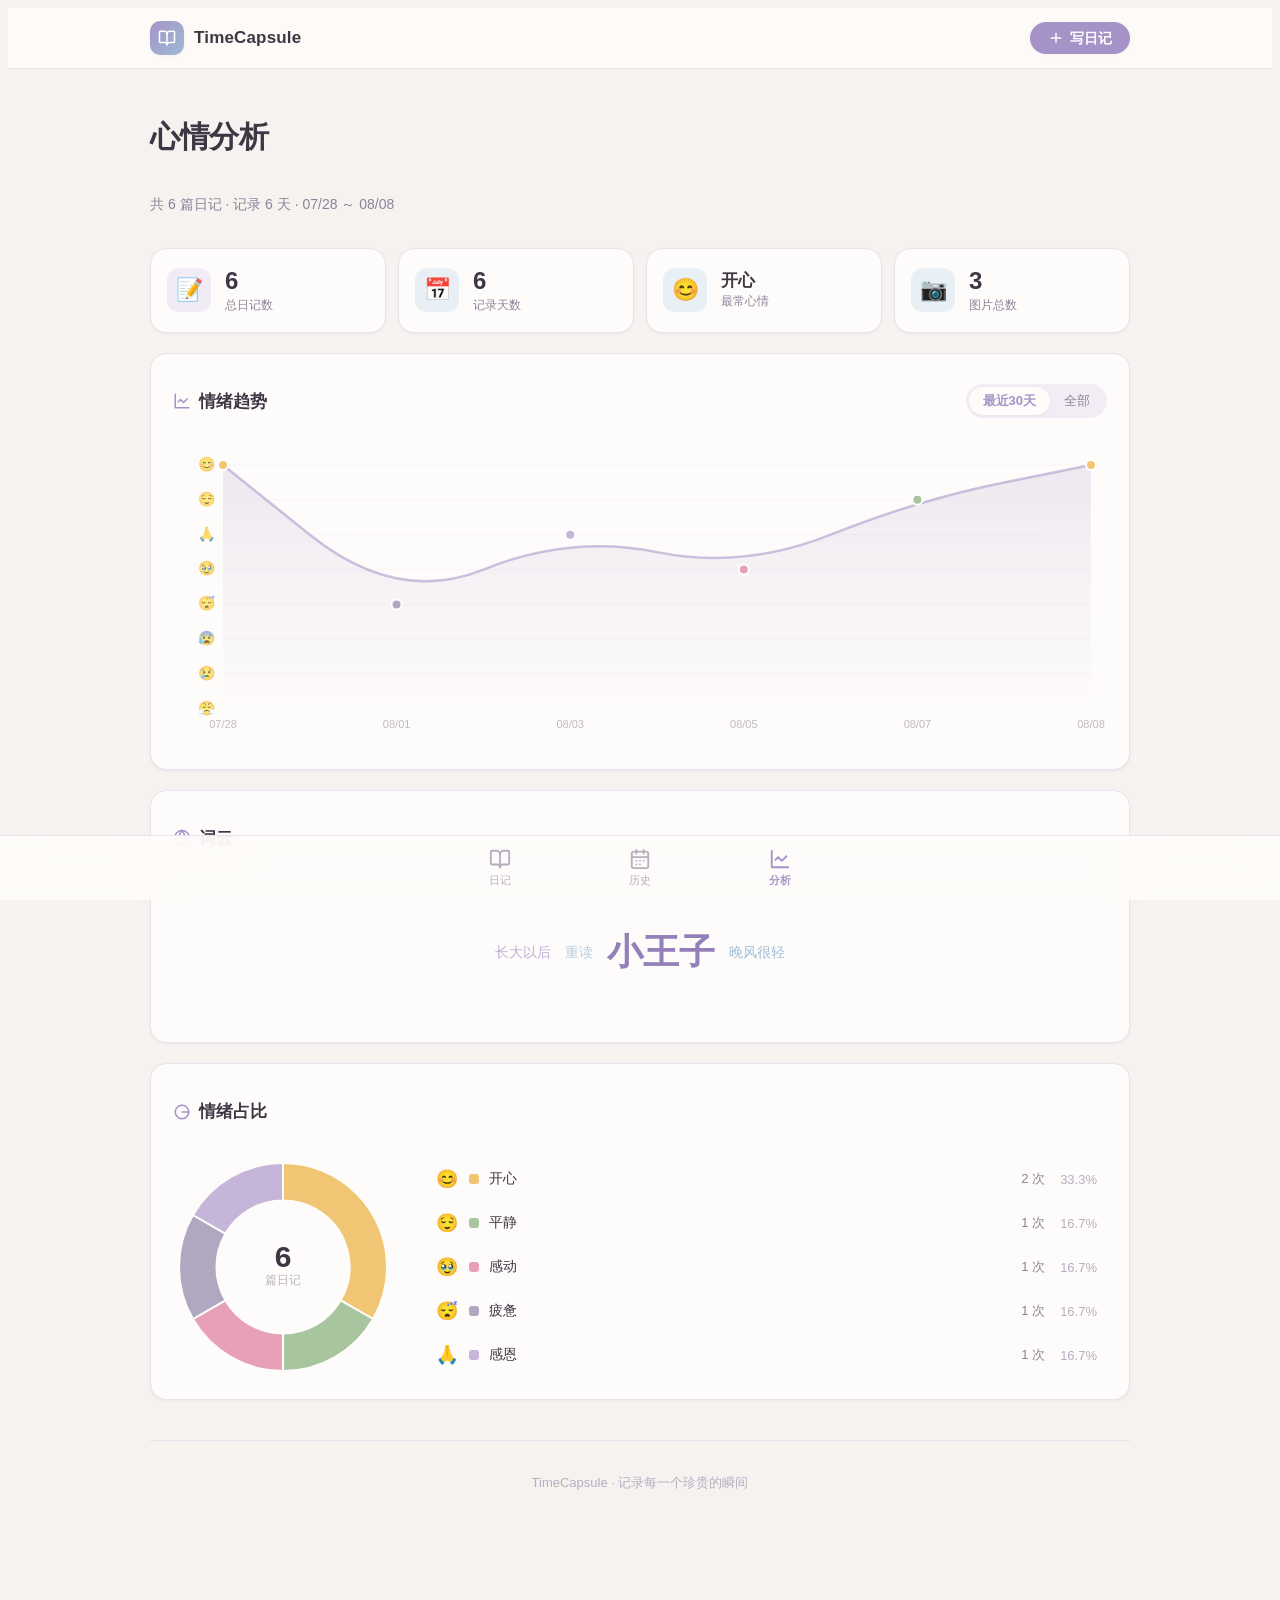
==== pages/diary-analytics.html @ 7d466038 "feat: 新增历史日历、录音、心情分析页面，修复删除bug，重设计柔和iOS风格 ## Bug 修复  - 修复详情页删除日记后返回列表仍可见的问题   · 编辑器删除后调用 TC.deleteEn" ====
<!DOCTYPE html>
<html lang="zh-CN" class="light">
<head>
    <meta charset="UTF-8">
    <meta name="viewport" content="width=device-width, initial-scale=1.0, viewport-fit=cover">
    <title>TimeCapsule · 心情分析</title>
    <link rel="stylesheet" href="../css/theme.css">
    <style>
      /* --- 顶部应用栏 --- */
      .app-bar {
        position: sticky; top: 0; z-index: 50;
        background: color-mix(in srgb, var(--brand-card) 85%, transparent);
        -webkit-backdrop-filter: blur(18px) saturate(180%);
        backdrop-filter: blur(18px) saturate(180%);
        border-bottom: 1px solid var(--brand-border);
      }
      .app-bar-inner {
        max-width: 980px; margin: 0 auto; padding: 0 24px; height: 60px;
        display: flex; align-items: center; justify-content: space-between; gap: 16px;
      }
      .brand { display: inline-flex; align-items: center; gap: 10px; text-decoration: none; color: var(--brand-foreground); }
      .brand-badge {
        display: flex; align-items: center; justify-content: center;
        width: 34px; height: 34px; border-radius: 10px;
        background: linear-gradient(135deg, var(--brand-primary), var(--brand-accent-blue));
        color: #fff; box-shadow: var(--brand-shadow-card);
      }
      .brand-badge svg { width: 18px; height: 18px; }
      .brand-name { font-size: 17px; font-weight: 600; letter-spacing: 0.01em; }
      .btn-new {
        display: inline-flex; align-items: center; gap: 6px;
        padding: 8px 18px; border-radius: 999px;
        background: var(--brand-primary); color: #fff;
        font-size: 14px; font-weight: 600; line-height: 1.2; text-decoration: none;
        box-shadow: var(--brand-shadow-card);
        transition: background 0.3s ease, transform 0.2s ease;
      }
      .btn-new:hover { background: var(--brand-primary-hover); }
      .btn-new:active { transform: scale(0.96); }
      .btn-new svg { width: 16px; height: 16px; }

      /* --- 内容壳 --- */
      .shell { max-width: 980px; margin: 0 auto; padding: 0 24px 100px; }

      /* --- 页面标题 --- */
      .page-head { display: flex; flex-direction: column; gap: 6px; margin: 28px 0 20px; }
      .page-title { font-size: 30px; font-weight: 700; line-height: 1.3; letter-spacing: -0.01em; }
      .page-sub { font-size: 14px; color: var(--brand-ink-2); }

      /* --- 统计概览卡片 --- */
      .stats-grid {
        display: grid; grid-template-columns: repeat(4, 1fr); gap: 12px; margin-bottom: 20px;
      }
      .stat-card {
        display: flex; align-items: center; gap: 14px;
        padding: 18px 16px;
        background: var(--brand-card); border: 1px solid var(--brand-border);
        border-radius: var(--brand-radius-lg); box-shadow: var(--brand-shadow-card);
        transition: transform 0.3s ease, box-shadow 0.3s ease, border-color 0.3s ease;
      }
      .stat-card:hover { transform: translateY(-2px); box-shadow: var(--brand-shadow-soft); border-color: var(--brand-primary-soft-2); }
      .stat-icon {
        flex-shrink: 0; display: flex; align-items: center; justify-content: center;
        width: 44px; height: 44px; border-radius: 12px;
        background: var(--brand-primary-soft); font-size: 22px; line-height: 1;
      }
      .stat-icon.blue { background: var(--brand-accent-blue-soft); }
      .stat-icon.mood-icon-bg { background: var(--brand-accent-blue-soft); }
      .stat-info { display: flex; flex-direction: column; gap: 2px; min-width: 0; }
      .stat-value { font-size: 24px; font-weight: 700; line-height: 1.2; color: var(--brand-foreground); }
      .stat-value.smaller { font-size: 17px; }
      .stat-label { font-size: 12px; color: var(--brand-ink-2); line-height: 1.3; }

      /* --- 通用卡片 --- */
      .analytics-card {
        background: var(--brand-card); border: 1px solid var(--brand-border);
        border-radius: var(--brand-radius-lg); box-shadow: var(--brand-shadow-card);
        padding: 22px; margin-bottom: 20px;
      }
      .card-head {
        display: flex; align-items: center; justify-content: space-between; gap: 12px; margin-bottom: 20px;
      }
      .card-title { display: flex; align-items: center; gap: 8px; font-size: 17px; font-weight: 600; color: var(--brand-foreground); }
      .card-title svg { width: 18px; height: 18px; color: var(--brand-primary); }

      /* --- 分段切换 --- */
      .seg { display: inline-flex; align-items: center; background: var(--brand-seg); border-radius: 999px; padding: 3px; }
      .seg-btn {
        border: 0; background: transparent; padding: 6px 14px; border-radius: 999px;
        font-size: 13px; font-weight: 500; line-height: 1.2; color: var(--brand-ink-2);
        cursor: pointer; font-family: inherit;
        transition: background 0.3s ease, color 0.3s ease, transform 0.2s ease;
      }
      .seg-btn:hover { color: var(--brand-foreground); }
      .seg-btn:active { transform: scale(0.96); }
      .seg-btn.is-active { background: var(--brand-card); color: var(--brand-primary); font-weight: 600; box-shadow: var(--brand-shadow-card); }

      /* --- 折线图 --- */
      .chart-canvas-wrap { width: 100%; }
      #lineChart { width: 100%; height: 300px; display: block; }

      /* --- 空状态 --- */
      .chart-empty {
        display: flex; flex-direction: column; align-items: center; gap: 8px;
        padding: 40px 24px; text-align: center;
      }
      .chart-empty-icon {
        display: flex; align-items: center; justify-content: center;
        width: 48px; height: 48px; border-radius: 999px;
        background: var(--brand-primary-soft); color: var(--brand-primary); margin-bottom: 4px;
      }
      .chart-empty-icon svg { width: 22px; height: 22px; }
      .chart-empty-text { font-size: 14px; color: var(--brand-ink-2); }

      /* --- 词云 --- */
      .word-cloud {
        display: flex; flex-wrap: wrap; align-items: center; justify-content: center;
        gap: 6px 14px; min-height: 120px; padding: 8px 4px;
      }
      .word-item {
        display: inline-block; line-height: 1.5; cursor: default; user-select: none;
        transition: transform 0.2s ease, opacity 0.2s ease;
      }
      .word-item:hover { transform: scale(1.15); opacity: 1 !important; }

      /* --- 饼图区域 --- */
      .donut-section { display: flex; align-items: center; gap: 32px; flex-wrap: wrap; }
      .donut-wrap { width: 220px; height: 220px; flex-shrink: 0; position: relative; }
      #donutChart { width: 100%; height: 100%; display: block; }
      .donut-legend { flex: 1; min-width: 200px; display: flex; flex-direction: column; gap: 10px; }
      .legend-item {
        display: flex; align-items: center; gap: 10px; font-size: 14px;
        padding: 6px 10px; border-radius: var(--brand-radius-sm);
        transition: background 0.2s ease;
      }
      .legend-item:hover { background: var(--brand-muted); }
      .legend-emoji { font-size: 18px; width: 24px; text-align: center; flex-shrink: 0; }
      .legend-dot { width: 10px; height: 10px; border-radius: 3px; flex-shrink: 0; }
      .legend-label { color: var(--brand-foreground); flex: 1; }
      .legend-count { color: var(--brand-ink-2); font-size: 13px; }
      .legend-percent { color: var(--brand-ink-3); font-size: 13px; min-width: 42px; text-align: right; font-variant-numeric: tabular-nums; }

      /* --- 页脚 --- */
      .page-footer { margin-top: 40px; padding: 20px 0 8px; border-top: 1px solid var(--brand-border); text-align: center; }
      .page-footer p { font-size: 13px; color: var(--brand-ink-3); }

      /* --- 入场动画 --- */
      .analytics-card, .stat-card { animation: fadeInUp 0.45s ease backwards; }
      .stat-card:nth-child(1) { animation-delay: 0.05s; }
      .stat-card:nth-child(2) { animation-delay: 0.10s; }
      .stat-card:nth-child(3) { animation-delay: 0.15s; }
      .stat-card:nth-child(4) { animation-delay: 0.20s; }

      /* --- 响应式 --- */
      @media (max-width: 767.98px) {
        .app-bar-inner { padding: 0 16px; }
        .shell { padding: 0 16px 100px; }
        .page-title { font-size: 26px; }
        .page-head { margin: 22px 0 16px; }
        .stats-grid { grid-template-columns: repeat(2, 1fr); }
        .analytics-card { padding: 18px; }
        .donut-section { flex-direction: column; align-items: center; gap: 20px; }
        .donut-legend { width: 100%; }
        .donut-wrap { width: 180px; height: 180px; }
        #lineChart { height: 240px; }
        .card-head { flex-wrap: wrap; }
      }

      @media (prefers-reduced-motion: reduce) {
        .stat-card, .analytics-card, .word-item, .btn-new, .seg-btn, .legend-item { transition: none; animation: none; }
        .stat-card:hover, .word-item:hover { transform: none; }
      }
    </style>
</head>
<body>
<main>
    <header class="app-bar">
        <div class="app-bar-inner">
            <a href="diary-list.html" class="brand" aria-label="TimeCapsule 首页">
                <span class="brand-badge"><svg xmlns="http://www.w3.org/2000/svg" width="24" height="24" viewBox="0 0 24 24" fill="none" stroke="currentColor" stroke-width="2" stroke-linecap="round" stroke-linejoin="round" aria-hidden="true"><path d="M12 7v14"/><path d="M3 18a1 1 0 0 1-1-1V4a1 1 0 0 1 1-1h5a4 4 0 0 1 4 4 4 4 0 0 1 4-4h5a1 1 0 0 1 1 1v13a1 1 0 0 1-1 1h-6a3 3 0 0 0-3 3 3 3 0 0 0-3-3z"/></svg></span>
                <span class="brand-name">TimeCapsule</span>
            </a>
            <a href="diary-editor.html?new=1" class="btn-new">
                <svg xmlns="http://www.w3.org/2000/svg" width="24" height="24" viewBox="0 0 24 24" fill="none" stroke="currentColor" stroke-width="2" stroke-linecap="round" stroke-linejoin="round" aria-hidden="true"><path d="M5 12h14"/><path d="M12 5v14"/></svg>
                <span>写日记</span>
            </a>
        </div>
    </header>

    <div class="shell">
        <!-- 页面标题 -->
        <div class="page-head">
            <h1 class="page-title">心情分析</h1>
            <p class="page-sub" id="pageSub">载入中…</p>
        </div>

        <!-- 统计概览 -->
        <div class="stats-grid">
            <div class="stat-card">
                <div class="stat-icon">📝</div>
                <div class="stat-info">
                    <div class="stat-value" id="statTotal">0</div>
                    <div class="stat-label">总日记数</div>
                </div>
            </div>
            <div class="stat-card">
                <div class="stat-icon blue">📅</div>
                <div class="stat-info">
                    <div class="stat-value" id="statDays">0</div>
                    <div class="stat-label">记录天数</div>
                </div>
            </div>
            <div class="stat-card">
                <div class="stat-icon mood-icon-bg" id="statMoodIcon">—</div>
                <div class="stat-info">
                    <div class="stat-value smaller" id="statMoodLabel">暂无</div>
                    <div class="stat-label">最常心情</div>
                </div>
            </div>
            <div class="stat-card">
                <div class="stat-icon blue">📷</div>
                <div class="stat-info">
                    <div class="stat-value" id="statImages">0</div>
                    <div class="stat-label">图片总数</div>
                </div>
            </div>
        </div>

        <!-- 情绪折线图 -->
        <section class="analytics-card">
            <div class="card-head">
                <h2 class="card-title">
                    <svg xmlns="http://www.w3.org/2000/svg" viewBox="0 0 24 24" fill="none" stroke="currentColor" stroke-width="2" stroke-linecap="round" stroke-linejoin="round" aria-hidden="true"><path d="M3 3v18h18"/><path d="m19 9-5 5-4-4-3 3"/></svg>
                    情绪趋势
                </h2>
                <div class="seg" id="rangeSeg">
                    <button class="seg-btn is-active" data-range="recent">最近30天</button>
                    <button class="seg-btn" data-range="all">全部</button>
                </div>
            </div>
            <div class="chart-canvas-wrap" id="lineChartWrap">
                <canvas id="lineChart"></canvas>
            </div>
            <div class="chart-empty" id="lineChartEmpty" style="display:none">
                <div class="chart-empty-icon"><svg xmlns="http://www.w3.org/2000/svg" viewBox="0 0 24 24" fill="none" stroke="currentColor" stroke-width="2" stroke-linecap="round" stroke-linejoin="round" aria-hidden="true"><path d="M3 3v18h18"/><path d="m19 9-5 5-4-4-3 3"/></svg></div>
                <div class="chart-empty-text">记录更多日记来查看情绪趋势</div>
            </div>
        </section>

        <!-- 词云 -->
        <section class="analytics-card">
            <div class="card-head">
                <h2 class="card-title">
                    <svg xmlns="http://www.w3.org/2000/svg" viewBox="0 0 24 24" fill="none" stroke="currentColor" stroke-width="2" stroke-linecap="round" stroke-linejoin="round" aria-hidden="true"><circle cx="12" cy="12" r="10"/><path d="M2 12h20"/><path d="M12 2a15.3 15.3 0 0 1 4 10 15.3 15.3 0 0 1-4 10 15.3 15.3 0 0 1-4-10 15.3 15.3 0 0 1 4-10z"/></svg>
                    词云
                </h2>
            </div>
            <div class="word-cloud" id="wordCloud"></div>
        </section>

        <!-- 情绪占比饼图 -->
        <section class="analytics-card">
            <div class="card-head">
                <h2 class="card-title">
                    <svg xmlns="http://www.w3.org/2000/svg" viewBox="0 0 24 24" fill="none" stroke="currentColor" stroke-width="2" stroke-linecap="round" stroke-linejoin="round" aria-hidden="true"><path d="M21 12C21 16.9706 16.9706 21 12 21C7.02944 21 3 16.9706 3 12C3 7.02944 7.02944 3 12 3"/><path d="M21 12C21 7.02944 16.9706 3 12 3"/><path d="M12 12L21 12"/></svg>
                    情绪占比
                </h2>
            </div>
            <div class="donut-section" id="donutSection">
                <div class="donut-wrap">
                    <canvas id="donutChart"></canvas>
                </div>
                <div class="donut-legend" id="donutLegend"></div>
            </div>
            <div class="chart-empty" id="donutEmpty" style="display:none">
                <div class="chart-empty-icon"><svg xmlns="http://www.w3.org/2000/svg" viewBox="0 0 24 24" fill="none" stroke="currentColor" stroke-width="2" stroke-linecap="round" stroke-linejoin="round" aria-hidden="true"><path d="M21 12C21 16.9706 16.9706 21 12 21C7.02944 21 3 16.9706 3 12C3 7.02944 7.02944 3 12 3"/><path d="M21 12C21 7.02944 16.9706 3 12 3"/><path d="M12 12L21 12"/></svg></div>
                <div class="chart-empty-text">开始写日记来查看分析</div>
            </div>
        </section>

        <footer class="page-footer">
            <p>TimeCapsule · 记录每一个珍贵的瞬间</p>
        </footer>
    </div>

    <div id="tabBar"></div>
</main>

<script src="../js/app.js"></script>
<script>
(function () {
  'use strict';

  /* --- 情绪 → 数值映射 --- */
  var MOOD_VALUE = {
    happy: 7, calm: 6, grateful: 5, moved: 4,
    tired: 3, anxious: 2, sad: 1, angry: 0
  };
  /* Y 轴从下到上（0 → 7）对应的 mood key */
  var VALUE_ORDER = ['angry', 'sad', 'anxious', 'tired', 'moved', 'grateful', 'calm', 'happy'];

  /* 词云配色：雾紫 / 淡蓝深浅交替 */
  var WORD_COLORS = [
    '#A593C7', '#9DBBD4', '#9480B8', '#7DA5C8',
    '#B8A8D4', '#B0CFE0', '#C4B5D9', '#8FB8D9'
  ];

  var allEntries = [];
  var currentRange = 'recent';

  /* ===================== 初始化 ===================== */
  function init() {
    /* 底部导航 */
    var tabBar = document.getElementById('tabBar');
    if (typeof TC !== 'undefined' && TC.tabBarHTML) {
      tabBar.innerHTML = TC.tabBarHTML('analytics');
    }

    /* 读取数据 */
    if (typeof TC !== 'undefined' && TC.readEntries) {
      allEntries = TC.readEntries() || [];
    }

    renderStats();
    renderLineChart();
    renderWordCloud();
    renderDonutChart();

    /* 时间范围切换 */
    var seg = document.getElementById('rangeSeg');
    seg.addEventListener('click', function (e) {
      var btn = e.target.closest('.seg-btn');
      if (!btn) return;
      seg.querySelectorAll('.seg-btn').forEach(function (b) { b.classList.remove('is-active'); });
      btn.classList.add('is-active');
      currentRange = btn.getAttribute('data-range');
      renderLineChart();
    });

    /* 窗口缩放重绘 Canvas */
    var resizeTimer;
    window.addEventListener('resize', function () {
      clearTimeout(resizeTimer);
      resizeTimer = setTimeout(function () {
        renderLineChart();
        renderDonutChart();
      }, 200);
    });
  }

  /* ===================== 统计概览 ===================== */
  function renderStats() {
    var total = allEntries.length;
    var dateSet = {};
    allEntries.forEach(function (e) {
      var d = (e.dateISO || '').slice(0, 10);
      if (d) dateSet[d] = true;
    });
    var days = Object.keys(dateSet).length;

    /* 最常出现的情绪 */
    var moodCount = {};
    allEntries.forEach(function (e) {
      if (e.mood) moodCount[e.mood] = (moodCount[e.mood] || 0) + 1;
    });
    var topMood = null, topNum = 0;
    Object.keys(moodCount).forEach(function (key) {
      if (moodCount[key] > topNum) { topNum = moodCount[key]; topMood = key; }
    });

    /* 图片总数 */
    var totalImages = 0;
    allEntries.forEach(function (e) {
      if (e.images && e.images.length) totalImages += e.images.length;
    });

    /* 写入 DOM */
    document.getElementById('statTotal').textContent = total;
    document.getElementById('statDays').textContent = days;
    document.getElementById('statImages').textContent = totalImages;

    var moodIconEl = document.getElementById('statMoodIcon');
    var moodLabelEl = document.getElementById('statMoodLabel');
    if (topMood && typeof TC !== 'undefined' && TC.MOOD_MAP && TC.MOOD_MAP[topMood]) {
      moodIconEl.textContent = TC.MOOD_MAP[topMood].emoji;
      moodLabelEl.textContent = TC.MOOD_MAP[topMood].label;
    } else {
      moodIconEl.textContent = '—';
      moodLabelEl.textContent = '暂无';
    }

    /* 副标题 */
    var sub = document.getElementById('pageSub');
    if (total === 0) {
      sub.textContent = '还没有日记记录，开始写下第一篇吧';
    } else {
      var sortedDates = Object.keys(dateSet).sort();
      var first = sortedDates[0];
      var last = sortedDates[sortedDates.length - 1];
      var range = first === last ? fmtDate(first) : fmtDate(first) + ' ～ ' + fmtDate(last);
      sub.textContent = '共 ' + total + ' 篇日记 · 记录 ' + days + ' 天 · ' + range;
    }
  }

  function fmtDate(iso) {
    if (!iso) return '';
    var p = iso.split('-');
    return p.length >= 3 ? (p[1] + '/' + p[2]) : iso;
  }

  /* ===================== 情绪折线图 ===================== */
  function getLinePoints() {
    var entries = allEntries.slice().sort(function (a, b) {
      return (a.dateISO || '').localeCompare(b.dateISO || '');
    });
    if (currentRange === 'recent') {
      var cutoff = new Date();
      cutoff.setDate(cutoff.getDate() - 30);
      var filtered = entries.filter(function (e) {
        return new Date(e.dateISO) >= cutoff;
      });
      /* 如果过滤后不足 2 条但总数 ≥ 2，回退到全部 */
      if (filtered.length >= 2) entries = filtered;
    }
    return entries.map(function (e) {
      return {
        date: e.dateISO,
        mood: e.mood,
        value: MOOD_VALUE[e.mood] !== undefined ? MOOD_VALUE[e.mood] : 4
      };
    });
  }

  function setupCanvas(canvas) {
    var dpr = window.devicePixelRatio || 1;
    var rect = canvas.getBoundingClientRect();
    if (rect.width === 0 || rect.height === 0) return null;
    canvas.width = Math.round(rect.width * dpr);
    canvas.height = Math.round(rect.height * dpr);
    var ctx = canvas.getContext('2d');
    ctx.setTransform(dpr, 0, 0, dpr, 0, 0);
    return { ctx: ctx, W: rect.width, H: rect.height };
  }

  function renderLineChart() {
    var canvas = document.getElementById('lineChart');
    var wrap = document.getElementById('lineChartWrap');
    var empty = document.getElementById('lineChartEmpty');
    var points = getLinePoints();

    if (points.length < 2) {
      wrap.style.display = 'none';
      empty.style.display = 'flex';
      return;
    }
    wrap.style.display = 'block';
    empty.style.display = 'none';

    var setup = setupCanvas(canvas);
    if (!setup) return;
    var ctx = setup.ctx, W = setup.W, H = setup.H;

    var padL = 50, padR = 16, padT = 18, padB = 38;
    var chartW = W - padL - padR;
    var chartH = H - padT - padB;

    ctx.clearRect(0, 0, W, H);

    /* 网格线 + Y 轴情绪标签 */
    for (var v = 0; v <= 7; v++) {
      var y = padT + chartH - (v / 7) * chartH;
      ctx.strokeStyle = 'rgba(165, 147, 199, 0.07)';
      ctx.lineWidth = 1;
      ctx.beginPath();
      ctx.moveTo(padL, y);
      ctx.lineTo(W - padR, y);
      ctx.stroke();

      var moodKey = VALUE_ORDER[v];
      if (TC.MOOD_MAP && TC.MOOD_MAP[moodKey]) {
        ctx.fillStyle = 'rgba(139, 132, 153, 0.65)';
        ctx.font = '14px ' + getComputedStyle(document.body).fontFamily;
        ctx.textAlign = 'right';
        ctx.textBaseline = 'middle';
        ctx.fillText(TC.MOOD_MAP[moodKey].emoji, padL - 8, y);
      }
    }

    /* 数据点坐标 */
    var coords = points.map(function (p, i) {
      var x = padL + (points.length === 1 ? chartW / 2 : (i / (points.length - 1)) * chartW);
      var y = padT + chartH - (p.value / 7) * chartH;
      return { x: x, y: y, point: p };
    });

    /* 填充区域 */
    ctx.beginPath();
    ctx.moveTo(coords[0].x, coords[0].y);
    for (var i = 1; i < coords.length; i++) {
      var prev = coords[i - 1], curr = coords[i];
      var midX = (prev.x + curr.x) / 2;
      ctx.quadraticCurveTo(prev.x, prev.y, midX, (prev.y + curr.y) / 2);
    }
    ctx.lineTo(coords[coords.length - 1].x, coords[coords.length - 1].y);
    ctx.lineTo(coords[coords.length - 1].x, padT + chartH);
    ctx.lineTo(coords[0].x, padT + chartH);
    ctx.closePath();
    var grad = ctx.createLinearGradient(0, padT, 0, padT + chartH);
    grad.addColorStop(0, 'rgba(165, 147, 199, 0.18)');
    grad.addColorStop(1, 'rgba(165, 147, 199, 0)');
    ctx.fillStyle = grad;
    ctx.fill();

    /* 折线 */
    ctx.beginPath();
    ctx.moveTo(coords[0].x, coords[0].y);
    for (var j = 1; j < coords.length; j++) {
      var pv = coords[j - 1], cu = coords[j];
      var mx = (pv.x + cu.x) / 2;
      ctx.quadraticCurveTo(pv.x, pv.y, mx, (pv.y + cu.y) / 2);
    }
    ctx.lineTo(coords[coords.length - 1].x, coords[coords.length - 1].y);
    ctx.strokeStyle = 'rgba(165, 147, 199, 0.55)';
    ctx.lineWidth = 2.5;
    ctx.lineJoin = 'round';
    ctx.lineCap = 'round';
    ctx.stroke();

    /* 数据点 */
    coords.forEach(function (c) {
      var moodObj = TC.MOOD_MAP && TC.MOOD_MAP[c.point.mood];
      var color = moodObj ? moodObj.color : '#A593C7';
      ctx.fillStyle = color;
      ctx.beginPath();
      ctx.arc(c.x, c.y, 5, 0, Math.PI * 2);
      ctx.fill();
      ctx.strokeStyle = '#fff';
      ctx.lineWidth = 2;
      ctx.stroke();
    });

    /* X 轴日期标签 */
    var step = Math.max(1, Math.ceil(coords.length / 7));
    ctx.fillStyle = 'rgba(139, 132, 153, 0.55)';
    ctx.font = '11px ' + getComputedStyle(document.body).fontFamily;
    ctx.textAlign = 'center';
    ctx.textBaseline = 'top';
    coords.forEach(function (c, i) {
      if (i % step === 0 || i === coords.length - 1) {
        var ds = (c.point.date || '').slice(5, 10).replace('-', '/');
        ctx.fillText(ds, c.x, padT + chartH + 10);
      }
    });
  }

  /* ===================== 词云 ===================== */
  function renderWordCloud() {
    var container = document.getElementById('wordCloud');

    if (!allEntries.length || typeof TC === 'undefined' || !TC.extractKeywords) {
      container.innerHTML = makeEmptyCloud();
      return;
    }

    var keywords = TC.extractKeywords(allEntries);
    if (!keywords || keywords.length === 0) {
      container.innerHTML = makeEmptyCloud();
      return;
    }

    var maxC = keywords[0].count;
    var minC = keywords[keywords.length - 1].count;
    var range = maxC - minC || 1;

    /* 随机打乱顺序，避免高频词总在同一侧 */
    var shuffled = keywords.slice();
    for (var i = shuffled.length - 1; i > 0; i--) {
      var j = Math.floor(Math.random() * (i + 1));
      var tmp = shuffled[i]; shuffled[i] = shuffled[j]; shuffled[j] = tmp;
    }
    /* 限制最多 40 个词 */
    if (shuffled.length > 40) shuffled = shuffled.slice(0, 40);

    var html = shuffled.map(function (kw, idx) {
      var ratio = (kw.count - minC) / range;
      var size = Math.round(14 + ratio * (36 - 14));
      var color = WORD_COLORS[idx % WORD_COLORS.length];
      var opacity = (0.72 + ratio * 0.28).toFixed(2);
      var weight = ratio > 0.55 ? 600 : (ratio > 0.25 ? 500 : 400);
      return '<span class="word-item" style="font-size:' + size + 'px;color:' + color +
        ';opacity:' + opacity + ';font-weight:' + weight + '">' +
        escapeHtml(kw.word) + '</span>';
    }).join('');

    container.innerHTML = html;
  }

  function makeEmptyCloud() {
    return '<div class="chart-empty" style="width:100%">' +
      '<div class="chart-empty-icon"><svg xmlns="http://www.w3.org/2000/svg" viewBox="0 0 24 24" fill="none" stroke="currentColor" stroke-width="2" stroke-linecap="round" stroke-linejoin="round" aria-hidden="true"><circle cx="12" cy="12" r="10"/><path d="M2 12h20"/><path d="M12 2a15.3 15.3 0 0 1 4 10 15.3 15.3 0 0 1-4 10 15.3 15.3 0 0 1-4-10 15.3 15.3 0 0 1 4-10z"/></svg></div>' +
      '<div class="chart-empty-text">写更多日记来生成词云</div></div>';
  }

  function escapeHtml(str) {
    var div = document.createElement('div');
    div.textContent = str;
    return div.innerHTML;
  }

  /* ===================== 情绪占比饼图 ===================== */
  function renderDonutChart() {
    var canvas = document.getElementById('donutChart');
    var legendEl = document.getElementById('donutLegend');
    var emptyEl = document.getElementById('donutEmpty');
    var section = document.getElementById('donutSection');

    if (!allEntries.length) {
      section.style.display = 'none';
      emptyEl.style.display = 'flex';
      return;
    }

    /* 统计各情绪出现次数 */
    var moodCount = {};
    allEntries.forEach(function (e) {
      if (e.mood) moodCount[e.mood] = (moodCount[e.mood] || 0) + 1;
    });

    var moodData = [];
    if (typeof TC !== 'undefined' && TC.MOODS) {
      TC.MOODS.forEach(function (m) {
        if (moodCount[m.key]) {
          moodData.push({ key: m.key, label: m.label, emoji: m.emoji, color: m.color, count: moodCount[m.key] });
        }
      });
    }

    var total = moodData.reduce(function (s, d) { return s + d.count; }, 0);
    if (total === 0) {
      section.style.display = 'none';
      emptyEl.style.display = 'flex';
      return;
    }

    section.style.display = '';
    emptyEl.style.display = 'none';

    /* 绘制环形图 */
    var setup = setupCanvas(canvas);
    if (setup) {
      var ctx = setup.ctx, W = setup.W, H = setup.H;
      var cx = W / 2, cy = H / 2;
      var outerR = Math.min(W, H) / 2 - 6;
      var innerR = outerR * 0.64;

      ctx.clearRect(0, 0, W, H);

      var startAngle = -Math.PI / 2;
      moodData.forEach(function (d) {
        var angle = (d.count / total) * Math.PI * 2;
        var isFull = angle >= Math.PI * 2 - 0.001;

        ctx.beginPath();
        if (isFull) {
          /* 单一情绪 100% 时画完整环（even-odd 填充） */
          ctx.arc(cx, cy, outerR, 0, Math.PI * 2);
          ctx.arc(cx, cy, innerR, 0, Math.PI * 2);
          ctx.fillStyle = d.color;
          ctx.fill('evenodd');
        } else {
          ctx.arc(cx, cy, outerR, startAngle, startAngle + angle);
          ctx.arc(cx, cy, innerR, startAngle + angle, startAngle, true);
          ctx.closePath();
          ctx.fillStyle = d.color;
          ctx.fill();
          /* 白色间隙 */
          ctx.strokeStyle = '#FEFCFA';
          ctx.lineWidth = 2;
          ctx.stroke();
        }
        startAngle += angle;
      });

      /* 中心文字 */
      ctx.fillStyle = '#3D3744';
      ctx.font = 'bold 30px ' + getComputedStyle(document.body).fontFamily;
      ctx.textAlign = 'center';
      ctx.textBaseline = 'middle';
      ctx.fillText(String(total), cx, cy - 8);
      ctx.fillStyle = 'rgba(139, 132, 153, 0.6)';
      ctx.font = '12px ' + getComputedStyle(document.body).fontFamily;
      ctx.fillText('篇日记', cx, cy + 14);
    }

    /* 图例 */
    var lh = moodData.map(function (d) {
      var pct = ((d.count / total) * 100).toFixed(1);
      return '<div class="legend-item">' +
        '<span class="legend-emoji">' + d.emoji + '</span>' +
        '<span class="legend-dot" style="background:' + d.color + '"></span>' +
        '<span class="legend-label">' + d.label + '</span>' +
        '<span class="legend-count">' + d.count + ' 次</span>' +
        '<span class="legend-percent">' + pct + '%</span>' +
        '</div>';
    }).join('');
    legendEl.innerHTML = lh;
  }

  /* ===================== 启动 ===================== */
  if (document.readyState === 'loading') {
    document.addEventListener('DOMContentLoaded', init);
  } else {
    init();
  }
})();
</script>
</body>
</html>
---- css/theme.css ----
/* ============================================================
   TimeCapsule · 柔和舒缓主题
   奶白 · 雾紫 · 淡蓝 — 让人放松的色调
   ============================================================ */

:root {
  /* --- 语义化 Token --- */
  --brand-background: #F5F2F0;
  --brand-foreground: #3D3744;
  --brand-card: #FEFCFA;
  --brand-card-foreground: #3D3744;
  --brand-popover: #FEFCFA;
  --brand-popover-foreground: #3D3744;
  --brand-primary: #A593C7;
  --brand-primary-foreground: #FFFFFF;
  --brand-muted: #EFE9F2;
  --brand-muted-foreground: #8B8499;
  --brand-border: #E8E1EE;
  --brand-input: #E8E1EE;
  --brand-ring: #A593C7;
  --brand-radius-sm: 8px;
  --brand-radius-md: 12px;
  --brand-radius-lg: 16px;

  /* --- 扩展色阶 --- */
  --brand-ink-2: #8B8499;
  --brand-ink-3: #B5AFC0;
  --brand-primary-hover: #9480B8;
  --brand-primary-soft: #F0EBF5;
  --brand-primary-soft-2: #E4DCEE;
  --brand-seg: #F2EDF5;
  --brand-divider: #F0EBF5;

  /* --- 辅助色：淡蓝 --- */
  --brand-accent-blue: #9DBBD4;
  --brand-accent-blue-soft: #E8F0F5;
  --brand-accent-blue-soft-2: #D5E3ED;

  /* --- 情绪色板 --- */
  --mood-happy: #F0C674;
  --mood-calm: #A8C5A0;
  --mood-moved: #E8A0B8;
  --mood-tired: #B0A8C0;
  --mood-anxious: #D4B896;
  --mood-sad: #9DBBD4;
  --mood-angry: #E0A0A0;
  --mood-grateful: #C4B5D9;

  /* --- 深度 --- */
  --brand-shadow-card: 0 1px 3px rgba(93, 81, 110, 0.04), 0 1px 2px rgba(93, 81, 110, 0.03);
  --brand-shadow-float: 0 8px 30px -10px rgba(93, 81, 110, 0.12);
  --brand-shadow-soft: 0 2px 12px -4px rgba(93, 81, 110, 0.08);

  /* --- 字体 --- */
  --brand-font-sans: -apple-system, BlinkMacSystemFont, "SF Pro Text", "PingFang SC",
    "Helvetica Neue", "Microsoft YaHei", "Segoe UI", sans-serif;
}

/* --- 基底 --- */
html,
body {
  font-family: var(--brand-font-sans);
  background-color: var(--brand-background);
  color: var(--brand-foreground);
  -webkit-font-smoothing: antialiased;
  -moz-osx-font-smoothing: grayscale;
  text-rendering: optimizeLegibility;
}

::selection {
  background-color: var(--brand-primary-soft-2);
  color: var(--brand-foreground);
}

/* --- 细滚动条 --- */
* {
  scrollbar-width: thin;
  scrollbar-color: var(--brand-divider) transparent;
}
*::-webkit-scrollbar {
  width: 6px;
  height: 6px;
}
*::-webkit-scrollbar-thumb {
  background-color: var(--brand-divider);
  border-radius: 999px;
}

/* --- 工具类 --- */
.t-ink-2 { color: var(--brand-ink-2); }
.t-ink-3 { color: var(--brand-ink-3); }
.bg-primary-soft { background-color: var(--brand-primary-soft); }
.bg-primary-soft-2 { background-color: var(--brand-primary-soft-2); }
.bg-seg { background-color: var(--brand-seg); }
.bg-accent-blue-soft { background-color: var(--brand-accent-blue-soft); }

.divider-h {
  height: 1px;
  background-color: var(--brand-divider);
  border: 0;
}

/* --- iOS 卡片 --- */
.ios-card {
  background-color: var(--brand-card);
  border: 1px solid var(--brand-border);
  border-radius: var(--brand-radius-lg);
}
.ios-card-raised {
  background-color: var(--brand-card);
  border: 1px solid var(--brand-border);
  border-radius: var(--brand-radius-lg);
  box-shadow: var(--brand-shadow-card);
}

.shadow-float { box-shadow: var(--brand-shadow-float); }
.shadow-soft { box-shadow: var(--brand-shadow-soft); }

.is-hidden { display: none !important; }
[data-hidden="true"] { display: none !important; }
.no-scrollbar::-webkit-scrollbar { display: none; }
.no-scrollbar { -ms-overflow-style: none; scrollbar-width: none; }

/* --- 底部导航栏（共享） --- */
.tab-bar {
  position: fixed;
  bottom: 0;
  left: 0;
  right: 0;
  z-index: 60;
  display: flex;
  align-items: center;
  justify-content: center;
  gap: 0;
  height: 64px;
  padding-bottom: env(safe-area-inset-bottom, 0);
  background: rgba(254, 252, 250, 0.88);
  -webkit-backdrop-filter: blur(20px) saturate(180%);
  backdrop-filter: blur(20px) saturate(180%);
  border-top: 1px solid var(--brand-border);
}
.tab-bar-inner {
  display: flex;
  align-items: center;
  gap: 0;
  width: 100%;
  max-width: 420px;
  padding: 0 12px;
}
.tab-item {
  flex: 1;
  display: flex;
  flex-direction: column;
  align-items: center;
  justify-content: center;
  gap: 3px;
  padding: 8px 4px;
  border: 0;
  background: transparent;
  text-decoration: none;
  cursor: pointer;
  transition: transform 0.15s ease;
}
.tab-item:active { transform: scale(0.92); }
.tab-item svg { width: 22px; height: 22px; stroke: var(--brand-ink-3); transition: stroke 0.2s ease; }
.tab-item span { font-size: 11px; color: var(--brand-ink-3); transition: color 0.2s ease; }
.tab-item.is-active svg { stroke: var(--brand-primary); }
.tab-item.is-active span { color: var(--brand-primary); font-weight: 600; }

/* --- Toast --- */
.toast {
  position: fixed;
  left: 50%;
  bottom: 84px;
  z-index: 100;
  max-width: 80vw;
  transform: translate(-50%, 16px);
  padding: 10px 20px;
  border-radius: 999px;
  background: var(--brand-foreground);
  color: #fff;
  font-size: 13px;
  text-align: center;
  opacity: 0;
  pointer-events: none;
  box-shadow: var(--brand-shadow-float);
  transition: opacity 0.3s ease, transform 0.3s ease;
}
.toast.is-visible { opacity: 1; transform: translate(-50%, 0); }

/* --- 柔和入场动画 --- */
@keyframes fadeInUp {
  from { opacity: 0; transform: translateY(12px); }
  to { opacity: 1; transform: translateY(0); }
}
.fade-in-up { animation: fadeInUp 0.4s ease forwards; }

@keyframes softPulse {
  0%, 100% { opacity: 0.3; transform: scale(0.85); }
  50% { opacity: 1; transform: scale(1); }
}

/* --- 减少动效 --- */
@media (prefers-reduced-motion: reduce) {
  *, *::before, *::after {
    animation-duration: 0.01ms !important;
    transition-duration: 0.01ms !important;
  }
}

/* --- 响应式：底部安全间距 --- */
.has-tab-bar { padding-bottom: 80px; }
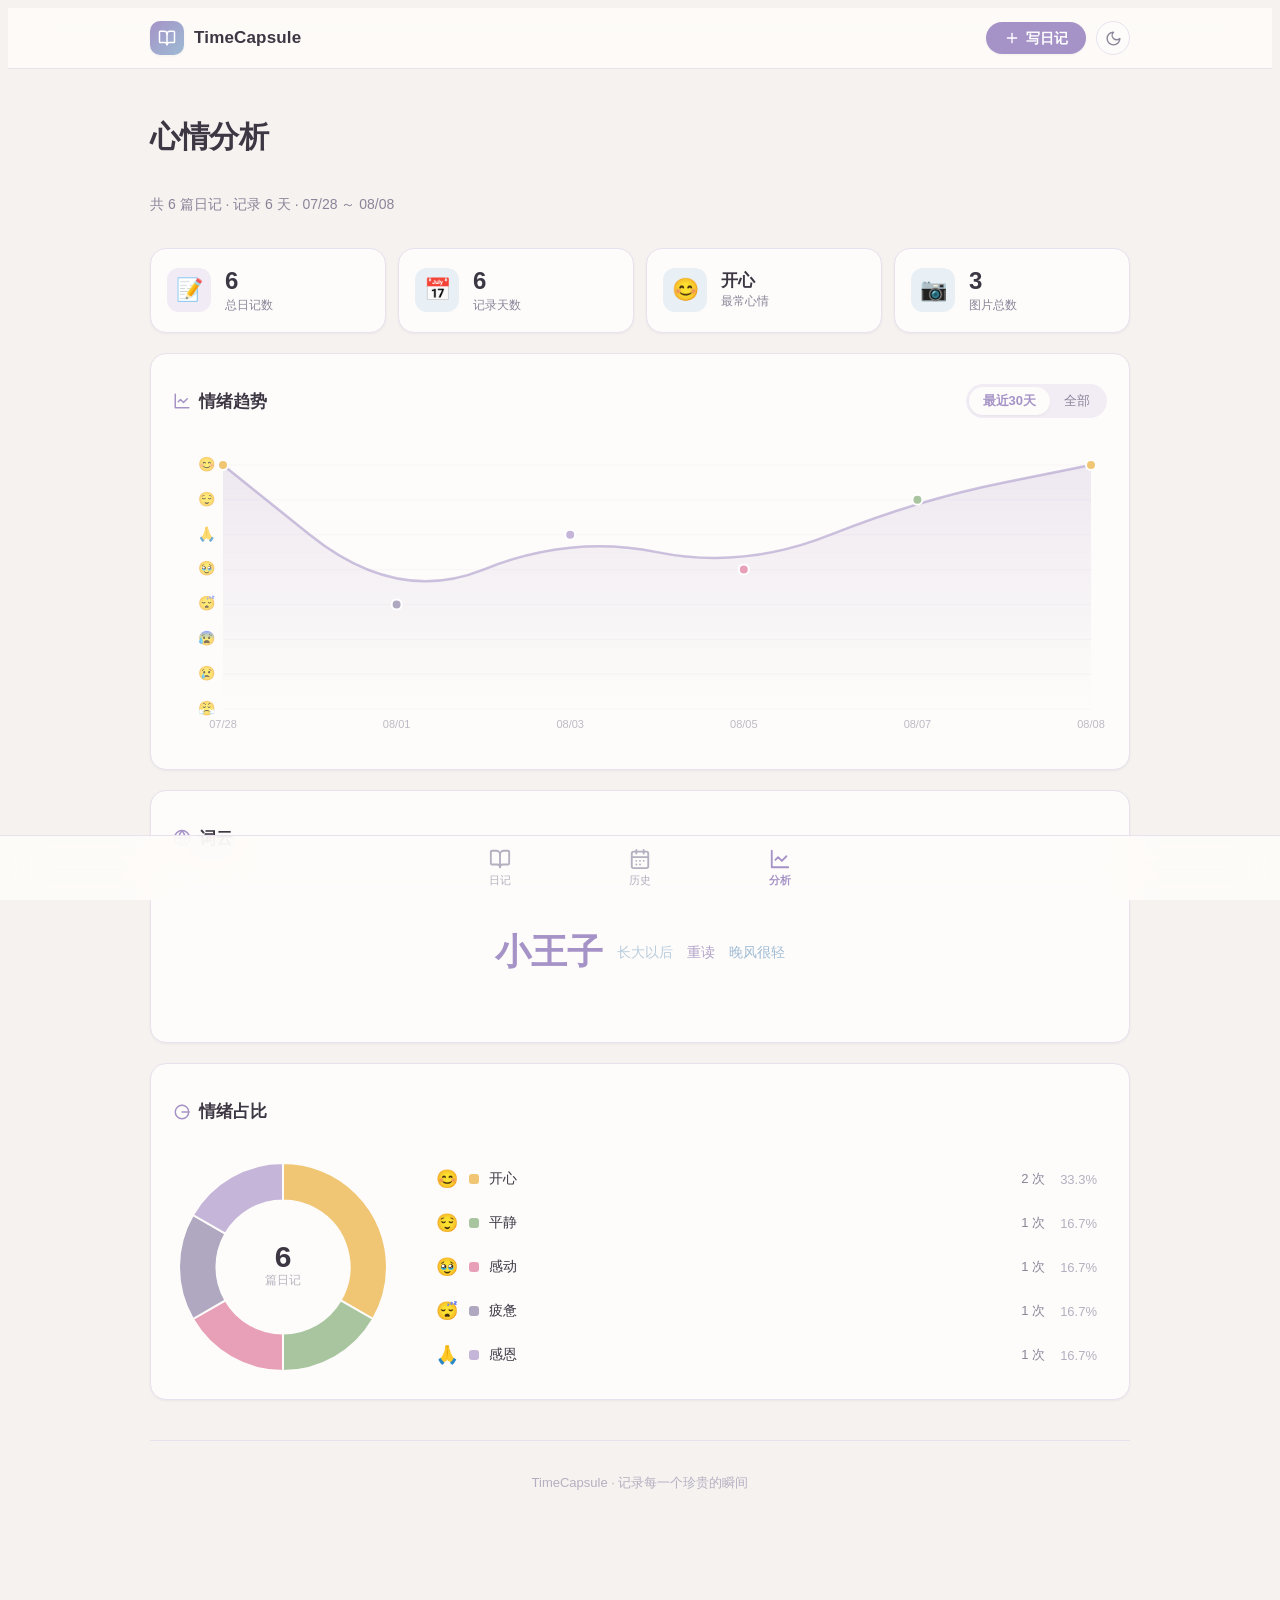
==== commit 911aabb7: "feat: 大幅升级体验——深色模式、备份恢复、年份折叠置顶、草稿自动保存、标签、分享图片 ## 全局（js/app.js + css/theme.css） - 新增深色模式：右上角按钮一键切换，首次" ====
--- a/pages/diary-analytics.html
+++ b/pages/diary-analytics.html
@@ -180,10 +180,15 @@
                 <span class="brand-badge"><svg xmlns="http://www.w3.org/2000/svg" width="24" height="24" viewBox="0 0 24 24" fill="none" stroke="currentColor" stroke-width="2" stroke-linecap="round" stroke-linejoin="round" aria-hidden="true"><path d="M12 7v14"/><path d="M3 18a1 1 0 0 1-1-1V4a1 1 0 0 1 1-1h5a4 4 0 0 1 4 4 4 4 0 0 1 4-4h5a1 1 0 0 1 1 1v13a1 1 0 0 1-1 1h-6a3 3 0 0 0-3 3 3 3 0 0 0-3-3z"/></svg></span>
                 <span class="brand-name">TimeCapsule</span>
             </a>
-            <a href="diary-editor.html?new=1" class="btn-new">
-                <svg xmlns="http://www.w3.org/2000/svg" width="24" height="24" viewBox="0 0 24 24" fill="none" stroke="currentColor" stroke-width="2" stroke-linecap="round" stroke-linejoin="round" aria-hidden="true"><path d="M5 12h14"/><path d="M12 5v14"/></svg>
-                <span>写日记</span>
-            </a>
+            <div class="app-bar-actions">
+                <a href="diary-editor.html?new=1" class="btn-new">
+                    <svg xmlns="http://www.w3.org/2000/svg" width="24" height="24" viewBox="0 0 24 24" fill="none" stroke="currentColor" stroke-width="2" stroke-linecap="round" stroke-linejoin="round" aria-hidden="true"><path d="M5 12h14"/><path d="M12 5v14"/></svg>
+                    <span>写日记</span>
+                </a>
+                <button type="button" class="btn-theme" id="btn-theme" aria-label="切换深浅主题" title="切换深浅主题">
+                    <svg xmlns="http://www.w3.org/2000/svg" width="24" height="24" viewBox="0 0 24 24" fill="none" stroke="currentColor" stroke-width="2" stroke-linecap="round" stroke-linejoin="round" aria-hidden="true"><path d="M12 3a6 6 0 0 0 9 9 9 9 0 1 1-9-9Z"/></svg>
+                </button>
+            </div>
         </div>
     </header>
 
@@ -287,6 +292,15 @@
 </main>
 
 <script src="../js/app.js"></script>
+<script>
+/* 主题切换 */
+TC.initTheme();
+(function () {
+  var themeBtn = document.getElementById('btn-theme');
+  if (themeBtn) { themeBtn.addEventListener('click', function () { TC.toggleTheme(); }); }
+})();
+</script>
+
 <script>
 (function () {
   'use strict';
--- a/css/theme.css
+++ b/css/theme.css
@@ -210,3 +210,165 @@
 
 /* --- 响应式：底部安全间距 --- */
 .has-tab-bar { padding-bottom: 80px; }
+
+.app-bar-actions { display: flex; align-items: center; gap: 10px; }
+
+/* ============================================================
+   深色模式（Dark Mode）
+   通过 <html class="dark"> 切换，所有语义 Token 整体映射
+   ============================================================ */
+html.dark {
+  --brand-background: #17141c;
+  --brand-foreground: #edeaef;
+  --brand-card: #1f1b26;
+  --brand-card-foreground: #edeaef;
+  --brand-popover: #241f2c;
+  --brand-popover-foreground: #edeaef;
+  --brand-primary: #b6a6d6;
+  --brand-primary-foreground: #ffffff;
+  --brand-muted: #26222e;
+  --brand-muted-foreground: #9d96a7;
+  --brand-border: #312a3d;
+  --brand-input: #312a3d;
+  --brand-ring: #b6a6d6;
+
+  --brand-ink-2: #9d96a7;
+  --brand-ink-3: #6f6779;
+  --brand-primary-hover: #bdaede;
+  --brand-primary-soft: #2c2740;
+  --brand-primary-soft-2: #38304d;
+  --brand-seg: #26222e;
+  --brand-divider: #271f30;
+
+  --brand-accent-blue: #8fb4d4;
+  --brand-accent-blue-soft: #223144;
+  --brand-accent-blue-soft-2: #2b3c50;
+
+  --brand-shadow-card: 0 1px 3px rgba(0, 0, 0, 0.35), 0 1px 2px rgba(0, 0, 0, 0.3);
+  --brand-shadow-float: 0 8px 30px -10px rgba(0, 0, 0, 0.55);
+  --brand-shadow-soft: 0 2px 12px -4px rgba(0, 0, 0, 0.4);
+}
+
+/* 深色模式下底部导航栏底色 */
+html.dark .tab-bar { background: rgba(31, 27, 38, 0.88); }
+
+/* 情绪色板在深色下略微提亮 */
+html.dark .mood-chip.seg-active { box-shadow: 0 2px 10px -2px rgba(0, 0, 0, 0.5); }
+
+/* ============================================================
+   主题切换按钮（顶部应用栏）
+   ============================================================ */
+.btn-theme {
+  display: inline-flex; align-items: center; justify-content: center;
+  width: 34px; height: 34px; padding: 0;
+  border: 1px solid var(--brand-border); border-radius: 999px;
+  background: var(--brand-card); color: var(--brand-ink-2);
+  cursor: pointer;
+  transition: background 0.3s ease, color 0.3s ease, transform 0.2s ease, border-color 0.3s ease;
+}
+.btn-theme:hover { background: var(--brand-primary-soft); color: var(--brand-primary); border-color: var(--brand-primary-soft-2); }
+.btn-theme:active { transform: scale(0.92); }
+.btn-theme svg { width: 17px; height: 17px; }
+
+/* ============================================================
+   确认弹层（Modal）
+   ============================================================ */
+.modal-overlay {
+  position: fixed; inset: 0; z-index: 200;
+  display: flex; align-items: center; justify-content: center;
+  padding: 24px; background: rgba(20, 15, 26, 0.45);
+  -webkit-backdrop-filter: blur(3px); backdrop-filter: blur(3px);
+  opacity: 0; visibility: hidden; transition: opacity 0.25s ease, visibility 0.25s ease;
+}
+.modal-overlay.is-open { opacity: 1; visibility: visible; }
+.modal {
+  width: 100%; max-width: 340px; padding: 24px 22px 20px;
+  background: var(--brand-card); border: 1px solid var(--brand-border);
+  border-radius: var(--brand-radius-lg); box-shadow: var(--brand-shadow-float);
+  text-align: center;
+  transform: translateY(12px) scale(0.97);
+  transition: transform 0.25s ease;
+}
+.modal-overlay.is-open .modal { transform: translateY(0) scale(1); }
+.modal-icon {
+  display: flex; align-items: center; justify-content: center;
+  width: 54px; height: 54px; margin: 0 auto 14px;
+  border-radius: 999px; background: var(--brand-primary-soft); color: var(--brand-primary);
+}
+.modal-icon svg { width: 26px; height: 26px; }
+.modal-icon.danger { background: rgba(229, 57, 53, 0.10); color: rgb(229, 57, 53); }
+.modal-title { font-size: 17px; font-weight: 700; line-height: 1.4; color: var(--brand-foreground); margin-bottom: 8px; }
+.modal-desc { font-size: 14px; line-height: 1.6; color: var(--brand-ink-2); }
+.modal-actions { display: flex; gap: 12px; margin-top: 20px; }
+.modal-actions button {
+  flex: 1; padding: 10px 0; border-radius: 999px;
+  font-size: 14px; font-weight: 600; cursor: pointer; font-family: inherit;
+  transition: background 0.25s ease, transform 0.2s ease;
+}
+.modal-actions button:active { transform: scale(0.97); }
+.modal-btn-cancel {
+  border: 1px solid var(--brand-border); background: var(--brand-card); color: var(--brand-ink-2);
+}
+.modal-btn-cancel:hover { background: var(--brand-seg); }
+.modal-btn-confirm {
+  border: 0; background: var(--brand-primary); color: #fff; box-shadow: var(--brand-shadow-card);
+}
+.modal-btn-confirm:hover { background: var(--brand-primary-hover); }
+.modal-btn-danger {
+  border: 0; background: rgb(229, 57, 53); color: #fff; box-shadow: var(--brand-shadow-card);
+}
+.modal-btn-danger:hover { background: rgb(200, 48, 44); }
+
+/* ============================================================
+   概要卡片 / 徽章 / 标签
+   ============================================================ */
+.stat-pill {
+  display: inline-flex; align-items: center; gap: 6px;
+  padding: 8px 14px; border-radius: 999px;
+  background: var(--brand-card); border: 1px solid var(--brand-border);
+}
+.stat-pill .num { font-size: 20px; font-weight: 700; color: var(--brand-foreground); font-variant-numeric: tabular-nums; }
+.stat-pill .lbl { font-size: 12px; color: var(--brand-ink-2); }
+.stat-pill .ico { font-size: 16px; }
+
+.tag-pill {
+  display: inline-flex; align-items: center; gap: 4px;
+  padding: 2px 10px; border-radius: 999px;
+  background: var(--brand-seg); color: var(--brand-ink-2); font-size: 12px; line-height: 1.6;
+}
+
+/* 置顶徽标 */
+.pin-badge {
+  display: inline-flex; align-items: center; gap: 3px;
+  padding: 1px 8px; border-radius: 999px;
+  background: var(--brand-seg); color: var(--brand-ink-2); font-size: 11px; line-height: 1.6;
+}
+.pin-badge svg { width: 11px; height: 11px; }
+
+/* 年份折叠区 */
+.year-block { position: relative; }
+.year-block .year-head {
+  display: flex; align-items: center; gap: 10px; width: 100%;
+  margin: 6px 0 12px; padding: 10px 4px; border: 0; background: transparent;
+  cursor: pointer; border-radius: var(--brand-radius-md);
+  transition: background 0.2s ease;
+}
+.year-block .year-head:hover { background: var(--brand-primary-soft); }
+.year-block .year-title {
+  font-size: 15px; font-weight: 700; color: var(--brand-foreground);
+  display: flex; align-items: baseline; gap: 6px;
+}
+.year-block .year-title span { font-size: 12px; font-weight: 500; color: var(--brand-ink-3); }
+.year-block .year-chevr {
+  margin-left: auto; display: flex; align-items: center; color: var(--brand-ink-3);
+  transition: transform 0.25s ease;
+}
+.year-block.is-collapsed .year-chevr { transform: rotate(-90deg); }
+.year-block .year-groups { overflow: hidden; transition: max-height 0.3s ease; }
+.year-block.is-collapsed .year-groups { max-height: 0 !important; }
+
+/* ==== 打印时确保页面底色正确 ==== */
+@media print {
+  html.dark, html.dark body { background: #fff !important; }
+  html.dark .tab-bar { display: none; }
+}
